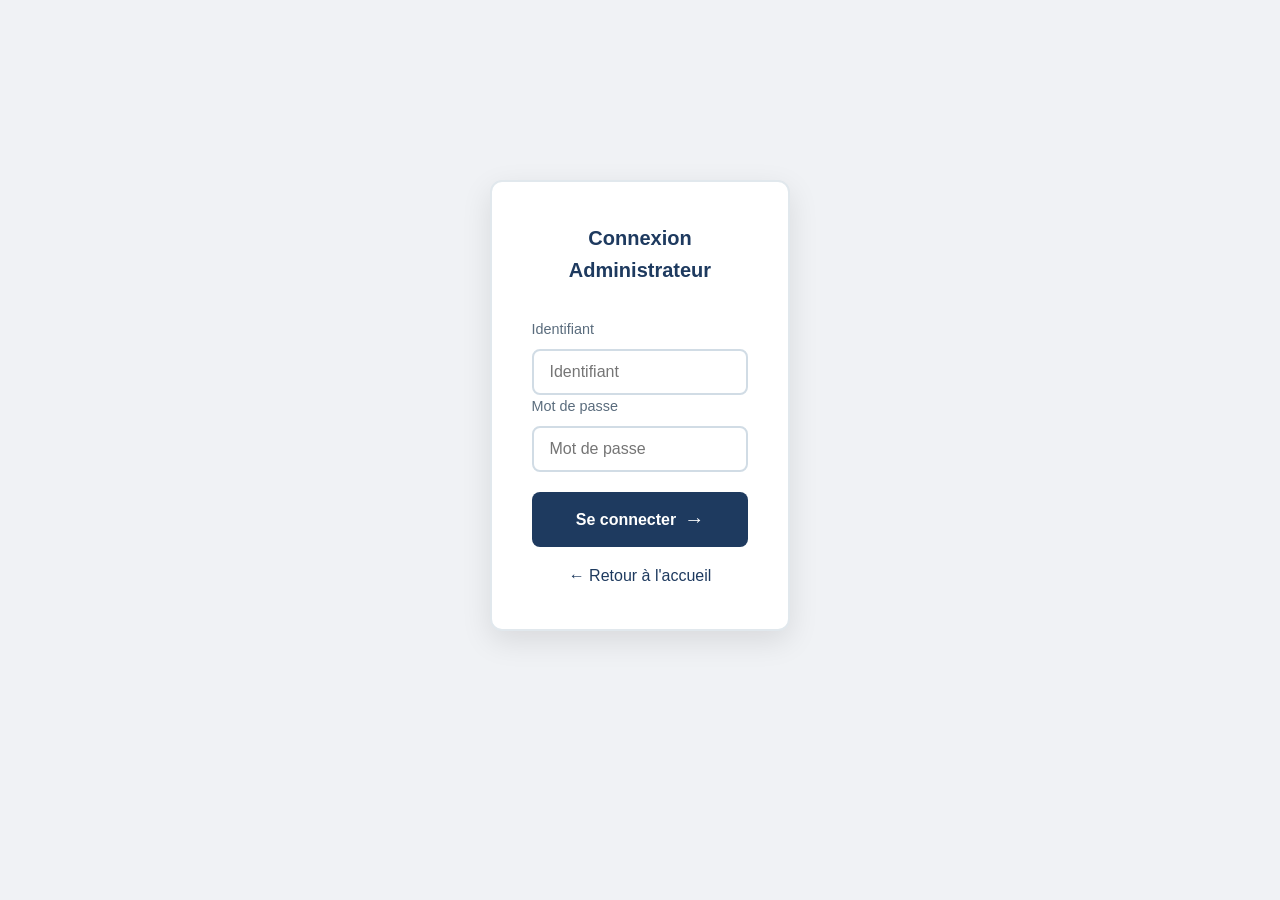
==== login.html @ b769ac5a "refactor: Nettoyage architecture - suppression duplications (~85MB économisés)" ====
<!DOCTYPE html>
<html lang="fr">

<head>
    <meta charset="UTF-8">
    <title>Connexion Administrateur - Mnémosyne</title>
    <link rel="icon" type="image/png" href="assets/logo.png?v=2">
    <link rel="stylesheet" href="styles.css">
    <meta name="viewport" content="width=device-width, initial-scale=1.0">
    <style>
        .login-wrapper {
            max-width: 400px !important;
            margin: 10vh auto !important;
        }
    </style>
</head>

<body class="login-page">
    <div class="container">
        <div class="form-container login-wrapper">
            <h2 class="form-title">Connexion Administrateur</h2>

            <!-- Message d'erreur dynamique -->
            <div id="error-msg"
                style="display:none; color: #dc3545; background: #f8d7da; padding: 0.8rem; margin-bottom: 1rem; border-radius: 6px; text-align: center;">
            </div>

            <form action="auth.php" method="POST" class="search-form">
                <div class="form-group">
                    <label for="username">Identifiant</label>
                    <input type="text" id="username" name="username" class="form-select" placeholder="Identifiant"
                        required style="cursor: text;">
                </div>
                <div class="form-group">
                    <label for="password">Mot de passe</label>
                    <input type="password" id="password" name="password" class="form-select" placeholder="Mot de passe"
                        required style="cursor: text; margin-bottom: 20px;">
                </div>
                <button type="submit" class="btn-submit">
                    Se connecter
                    <span class="arrow">→</span>
                </button>
            </form>
            <script>
                // Affichage erreur URL
                const urlParams = new URLSearchParams(window.location.search);
                if (urlParams.has('error')) {
                    const msgDiv = document.getElementById('error-msg');
                    msgDiv.style.display = 'block';
                    if (urlParams.get('error') === 'invalid') {
                        msgDiv.textContent = '❌ Identifiant ou mot de passe incorrect.';
                    } else {
                        msgDiv.textContent = '❌ Veuillez remplir tous les champs.';
                    }
                }
            </script>
            <div style="text-align: center; margin-top: 1rem;">
                <a href="index.php" style="color: #1e3a5f; text-decoration: none;">← Retour à l'accueil</a>
            </div>
        </div>
    </div>
    <script>
        // Appliquer le thème sauvegardé
        if (localStorage.getItem('theme') === 'dark') {
            document.body.classList.add('dark-mode');
        }
    </script>
</body>

</html>
---- styles.css ----
* {
    margin: 0;
    padding: 0;
    box-sizing: border-box;
}

body {
    font-family: "Inter", -apple-system, BlinkMacSystemFont, "Segoe UI", Roboto, sans-serif;
    line-height: 1.6;
    color: #333;
    background-color: #f8f9fa;
}

.container {
    max-width: 1200px;
    margin: 0 auto;
    padding: 0 20px;
}

/* Header */
.header {
    background: linear-gradient(135deg, #1a2942 0%, #2d5a8c 50%, #1e3a5f 100%);
    color: white;
    padding: 1.25rem 0;
    box-shadow: 0 4px 20px rgba(0, 0, 0, 0.15);
    position: relative;
    z-index: 1000;
}

.header-content {
    display: flex;
    justify-content: space-between;
    align-items: center;
}

.logo-section {
    display: flex;
    align-items: center;
    gap: 1rem;
}

.logo-image {
    height: 50px;
    width: auto;
    border-radius: 8px;
    box-shadow: 0 2px 8px rgba(0, 0, 0, 0.1);
}

.logo-text {
    display: flex;
    flex-direction: column;
    gap: 0.15rem;
}

.logo-title {
    font-size: 1.5rem;
    font-weight: 700;
    letter-spacing: 2px;
}

.logo-subtitle {
    font-size: 0.875rem;
    opacity: 0.95;
    font-weight: 300;
}

.nav-buttons {
    display: flex;
    gap: 0.75rem;
    align-items: center;
}

.btn-nav {
    padding: 0.6rem 1.5rem;
    background: rgba(255, 255, 255, 0.15);
    color: white;
    text-decoration: none;
    border-radius: 8px;
    transition: all 0.3s ease;
    border: 1px solid rgba(255, 255, 255, 0.25);
    font-weight: 500;
    font-size: 0.95rem;
    display: flex;
    align-items: center;
    gap: 0.5rem;
    backdrop-filter: blur(10px);
}

.btn-nav:hover {
    background: rgba(255, 255, 255, 0.25);
    transform: translateY(-2px);
    box-shadow: 0 4px 12px rgba(0, 0, 0, 0.2);
}

.btn-primary {
    background: white;
    color: #1e3a5f;
    border: none;
    font-weight: 600;
}

.btn-primary:hover {
    background: #f0f4f8;
    transform: translateY(-2px);
    box-shadow: 0 4px 12px rgba(0, 0, 0, 0.15);
}

.btn-theme-toggle {
    font-size: 1.2rem;
    padding: 0.6rem;
    background: rgba(255, 255, 255, 0.15);
    border: 1px solid rgba(255, 255, 255, 0.25);
    border-radius: 8px;
    cursor: pointer;
    color: white;
    transition: all 0.3s ease;
    display: flex;
    align-items: center;
    justify-content: center;
    backdrop-filter: blur(10px);
    width: 40px;
    height: 40px;
}

.btn-theme-toggle:hover {
    background: rgba(255, 255, 255, 0.25);
    transform: translateY(-2px);
}

.menu-toggle {
    display: none;
    flex-direction: column;
    justify-content: space-between;
    width: 30px;
    height: 24px;
    background: transparent;
    border: none;
    cursor: pointer;
    z-index: 100;
    padding: 0;
}

.menu-toggle .bar {
    width: 100%;
    height: 3px;
    background-color: white;
    border-radius: 3px;
}

/* Header */
.header {
    background: linear-gradient(135deg, #1a2942 0%, #2d5a8c 50%, #1e3a5f 100%);
    color: white;
    padding: 1rem 0;
    box-shadow: 0 4px 20px rgba(0, 0, 0, 0.15);
    position: relative;
    z-index: 1000;
}

.header-content {
    display: flex;
    justify-content: space-between;
    align-items: center;
    position: relative;
}

.header-center {
    position: absolute;
    left: 50%;
    transform: translateX(-50%);
    display: flex;
    flex-direction: column;
    align-items: center;
    gap: 0.5rem;
}

.sync-form-header {
    margin: 0;
}

.btn-sync-header {
    background: rgba(255, 255, 255, 0.2);
    color: white;
    border: 1px solid rgba(255, 255, 255, 0.3);
    padding: 0.5rem 1rem;
    border-radius: 20px;
    font-size: 0.9rem;
    font-weight: 600;
    cursor: pointer;
    display: flex;
    align-items: center;
    gap: 0.5rem;
    transition: all 0.3s ease;
    backdrop-filter: blur(5px);
}

.btn-sync-header:hover {
    background: white;
    color: #1e3a5f;
    transform: scale(1.05);
}

.sync-msg {
    font-size: 0.8rem;
    color: #a5d6a7;
    /* Light green */
    white-space: nowrap;
    animation: fadeIn 0.5s ease;
}

@keyframes fadeIn {
    from {
        opacity: 0;
        transform: translateY(-5px);
    }

    to {
        opacity: 1;
        transform: translateY(0);
    }
}

.logo-section {
    display: flex;
    align-items: center;
    gap: 1rem;
}

/* ... existing styles ... */
.nav-buttons {
    display: flex;
    gap: 0.75rem;
    align-items: center;
}

/* ... existing styles ... */
.btn-logout {
    background: transparent !important;
    border: 1px solid rgba(255, 255, 255, 0.5) !important;
    color: rgba(255, 255, 255, 0.9) !important;
}

.btn-logout:hover {
    background: rgba(255, 255, 255, 0.1) !important;
    color: white !important;
    border-color: white !important;
}

/* Responsive adjustments */
@media (max-width: 900px) {
    .header-center {
        position: static;
        transform: none;
        order: 3;
        width: 100%;
        margin-top: 1rem;
    }

    .header-content {
        flex-wrap: wrap;
    }
}

.main-section {
    padding: 4rem 0;
    min-height: calc(100vh - 200px);
}

.hero-content {
    text-align: center;
    margin-bottom: 3rem;
}

.hero-icon {
    width: 100px;
    height: 100px;
    background: linear-gradient(135deg, #2d5a8c 0%, #1e3a5f 100%);
    color: white;
    border-radius: 50%;
    display: flex;
    align-items: center;
    justify-content: center;
    margin: 0 auto 2rem;
    box-shadow: 0 10px 30px rgba(30, 58, 95, 0.2);
}

.hero-title {
    font-size: 2.5rem;
    color: #1e3a5f;
    margin-bottom: 0.5rem;
    font-weight: 700;
}

.hero-subtitle {
    font-size: 1.25rem;
    color: #5a6c7d;
    margin-bottom: 1rem;
}

.hero-quote {
    font-style: italic;
    color: #7a8a9a;
    font-size: 1rem;
}

/* Forms */
.form-container {
    background: white;
    border: 2px solid #e1e8ed;
    border-radius: 12px;
    padding: 2.5rem;
    margin-bottom: 2rem;
    box-shadow: 0 4px 20px rgba(0, 0, 0, 0.05);
}

.form-title {
    text-align: center;
    font-size: 1.25rem;
    color: #1e3a5f;
    margin-bottom: 2rem;
}

.form-row {
    display: grid;
    grid-template-columns: repeat(auto-fit, minmax(250px, 1fr));
    gap: 1.5rem;
    margin-bottom: 1.5rem;
}

.form-group label {
    display: block;
    margin-bottom: 0.5rem;
    color: #5a6c7d;
    font-size: 0.9rem;
    font-weight: 500;
}

.form-select {
    width: 100%;
    padding: 0.75rem 1rem;
    border: 2px solid #d1dce5;
    border-radius: 8px;
    font-size: 1rem;
    background: white;
    cursor: pointer;
    transition: all 0.3s ease;
}

.form-select:focus {
    outline: none;
    border-color: #2d5a8c;
    box-shadow: 0 0 0 3px rgba(45, 90, 140, 0.1);
}

.btn-submit {
    display: flex;
    align-items: center;
    justify-content: center;
    gap: 0.5rem;
    width: 100%;
    max-width: 300px;
    margin: 0 auto;
    padding: 1rem 2rem;
    background: #1e3a5f;
    color: white;
    border: none;
    border-radius: 8px;
    font-size: 1rem;
    font-weight: 600;
    cursor: pointer;
    transition: all 0.3s ease;
}

.btn-submit:hover {
    background: #2d5a8c;
    transform: translateY(-2px);
    box-shadow: 0 6px 20px rgba(30, 58, 95, 0.3);
}

.arrow {
    font-size: 1.25rem;
    transition: transform 0.3s ease;
}

.btn-submit:hover .arrow {
    transform: translateX(5px);
}

/* OPTIMISATIONS UX (Chips, ChartBox, Loader) */
.quick-filters {
    display: flex;
    justify-content: center;
    align-items: center;
    flex-wrap: wrap;
    gap: 0.75rem;
    margin-bottom: 1.5rem;
}

.quick-label {
    font-size: 0.85rem;
    color: #5a6c7d;
    font-weight: 500;
}

.chip {
    background: #f1f3f5;
    border: 1px solid #d1dce5;
    border-radius: 20px;
    padding: 0.4rem 1rem;
    font-size: 0.85rem;
    color: #1e3a5f;
    cursor: pointer;
    transition: all 0.2s ease;
    font-weight: 500;
}

.chip:hover {
    background: #e3f2fd;
    border-color: #2d5a8c;
    color: #0d47a1;
    transform: translateY(-1px);
}

.chart-box {
    width: 100%;
    min-height: 400px;
    margin-top: 20px;
    background: #fff;
    padding: 20px;
    border-radius: 8px;
    box-shadow: 0 4px 6px rgba(0, 0, 0, 0.05);
    display: flex;
    justify-content: center;
    align-items: center;
}

.empty-state {
    text-align: center;
    color: #9aa5b1;
}

.empty-state h4 {
    margin-top: 1rem;
    color: #5a6c7d;
    font-weight: 600;
}

.empty-state p {
    font-size: 0.9rem;
}

.chart-loader {
    position: absolute;
    top: 20px;
    left: 0;
    width: 100%;
    height: 400px;
    background: rgba(255, 255, 255, 0.9);
    z-index: 10;
    border-radius: 8px;
    display: flex;
    flex-direction: column;
    justify-content: center;
    align-items: center;
    color: #2d5a8c;
    font-weight: 500;
}

.spinner {
    width: 40px;
    height: 40px;
    border: 4px solid #e1e8ed;
    border-top: 4px solid #2d5a8c;
    border-radius: 50%;
    animation: spin 1s linear infinite;
    margin-bottom: 1rem;
}

@keyframes spin {
    from {
        transform: rotate(0deg);
    }

    to {
        transform: rotate(360deg);
    }
}

/* Features */
.features {
    display: grid;
    grid-template-columns: repeat(auto-fit, minmax(280px, 1fr));
    gap: 2rem;
}

.feature-card {
    background: white;
    padding: 2rem;
    border-radius: 12px;
    box-shadow: 0 4px 15px rgba(0, 0, 0, 0.05);
    transition: all 0.3s ease;
    border: 1px solid #e1e8ed;
}

.feature-card:hover {
    transform: translateY(-5px);
    box-shadow: 0 8px 25px rgba(0, 0, 0, 0.1);
}

.feature-title {
    font-size: 1.25rem;
    color: #1e3a5f;
    margin-bottom: 1rem;
    font-weight: 600;
}

.feature-text {
    color: #5a6c7d;
    line-height: 1.6;
}

/* Footer */
.footer {
    background: #2c3e50;
    color: white;
    padding: 2rem 0;
    text-align: center;
    margin-top: 4rem;
}

.footer-quote {
    font-style: italic;
    margin-bottom: 1rem;
    opacity: 0.9;
}

.footer-copyright {
    margin-bottom: 0.5rem;
    font-size: 0.9rem;
}

.footer-links {
    display: flex;
    justify-content: center;
    gap: 1rem;
    align-items: center;
    font-size: 0.875rem;
}

.footer-links a {
    color: white;
    text-decoration: none;
    opacity: 0.8;
    transition: opacity 0.3s ease;
}

.footer-links a:hover {
    opacity: 1;
}

/* Results Section */
.results-section {
    background: white;
    border: 2px solid #e1e8ed;
    border-radius: 12px;
    padding: 2.5rem;
    margin-top: 3rem;
    box-shadow: 0 4px 20px rgba(0, 0, 0, 0.05);
}

.results-header {
    margin-bottom: 2rem;
    padding-bottom: 1.5rem;
    border-bottom: 2px solid #e1e8ed;
}

.results-title {
    font-size: 1.5rem;
    color: #1e3a5f;
    font-weight: 600;
    margin-bottom: 0.5rem;
}

.results-subtitle {
    font-size: 0.95rem;
    color: #5a6c7d;
}

.status-cards {
    display: grid;
    grid-template-columns: repeat(auto-fit, minmax(400px, 1fr));
    gap: 1.5rem;
    margin-bottom: 2rem;
}

.status-card {
    border-radius: 8px;
    overflow: hidden;
    transition: all 0.3s ease;
    box-shadow: 0 2px 8px rgba(0, 0, 0, 0.06);
    height: 100%;
    display: flex;
    flex-direction: column;
}

.status-card:hover {
    transform: translateX(4px);
    box-shadow: 0 4px 12px rgba(0, 0, 0, 0.1);
}

.status-content {
    display: flex;
    justify-content: space-between;
    align-items: center;
    padding: 1.5rem;
    background: white;
    border-left: 5px solid;
    gap: 1.5rem;
    flex: 1;
}

/* Status Colors (Light Mode) */
.status-validé .status-content {
    border-left-color: #4caf50;
    background: linear-gradient(to right, rgba(76, 175, 80, 0.02), white 15%);
}

.status-partiel .status-content {
    border-left-color: #ff9800;
    background: linear-gradient(to right, rgba(255, 152, 0, 0.02), white 15%);
}

.status-redoublement .status-content {
    border-left-color: #f44336;
    background: linear-gradient(to right, rgba(244, 67, 54, 0.02), white 15%);
}

.status-abandon .status-content {
    border-left-color: #757575;
    background: linear-gradient(to right, rgba(117, 117, 117, 0.02), white 15%);
}

.status-info {
    display: flex;
    align-items: flex-start;
    gap: 1rem;
    flex: 1;
}

.status-indicator {
    width: 12px;
    height: 12px;
    border-radius: 50%;
    margin-top: 0.25rem;
    flex-shrink: 0;
}

.status-validé .status-indicator {
    background: #4caf50;
    box-shadow: 0 0 0 3px rgba(76, 175, 80, 0.2);
}

.status-partiel .status-indicator {
    background: #ff9800;
    box-shadow: 0 0 0 3px rgba(255, 152, 0, 0.2);
}

.status-redoublement .status-indicator {
    background: #f44336;
    box-shadow: 0 0 0 3px rgba(244, 67, 54, 0.2);
}

.status-abandon .status-indicator {
    background: #757575;
    box-shadow: 0 0 0 3px rgba(117, 117, 117, 0.2);
}

.status-details {
    flex: 1;
}

.status-header-line {
    display: flex;
    align-items: center;
    gap: 0.75rem;
    margin-bottom: 0.5rem;
}

.status-code {
    font-weight: 700;
    font-size: 0.875rem;
    letter-spacing: 0.5px;
}

.status-validé .status-code {
    color: #4caf50;
}

.status-partiel .status-code {
    color: #ff9800;
}

.status-redoublement .status-code {
    color: #f44336;
}

.status-abandon .status-code {
    color: #757575;
}

.status-label {
    font-weight: 600;
    font-size: 1rem;
    color: #1e3a5f;
}

.status-description {
    font-size: 0.9rem;
    color: #5a6c7d;
    margin-bottom: 0.5rem;
}

.status-link {
    font-size: 0.875rem;
    color: #2d5a8c;
    text-decoration: none;
    transition: color 0.3s ease;
    display: inline-block;
}

.status-link:hover {
    color: #1e3a5f;
    text-decoration: underline;
}

.status-stats {
    text-align: right;
    flex-shrink: 0;
}

.status-number {
    font-size: 2.5rem;
    font-weight: 700;
    color: #1e3a5f;
    line-height: 1;
    margin-bottom: 0.25rem;
}

.status-percent {
    font-size: 1rem;
    color: #5a6c7d;
    font-weight: 500;
}

.total-section {
    display: flex;
    justify-content: space-between;
    align-items: center;
    padding: 1.25rem 1.5rem;
    background: #f8f9fa;
    border-radius: 8px;
    margin-bottom: 2rem;
    border: 2px solid #e1e8ed;
}

.total-label {
    font-size: 1rem;
    font-weight: 600;
    color: #1e3a5f;
}

.total-number {
    font-size: 1.75rem;
    font-weight: 700;
    color: #1e3a5f;
}

.info-section {
    background: #f8f9fa;
    border-radius: 8px;
    padding: 1.5rem;
    border-left: 4px solid #2d5a8c;
}

.info-title {
    font-size: 1.1rem;
    font-weight: 600;
    color: #1e3a5f;
    margin-bottom: 1rem;
}

.info-text {
    font-size: 0.9rem;
    color: #5a6c7d;
    margin-bottom: 0.75rem;
    line-height: 1.6;
}

.info-text strong {
    color: #1e3a5f;
    font-weight: 600;
}

.info-note {
    font-size: 0.9rem;
    color: #2d5a8c;
    background: rgba(45, 90, 140, 0.05);
    padding: 0.75rem;
    border-radius: 6px;
    margin-top: 1rem;
}

/* Responsive */
@media (max-width: 768px) {
    .menu-toggle {
        display: flex;
    }

    .nav-buttons {
        position: absolute;
        top: 100%;
        left: 0;
        right: 0;
        background: linear-gradient(135deg, #1a2942 0%, #1e3a5f 100%);
        flex-direction: column;
        align-items: stretch;
        padding: 1rem;
        display: none;
        box-shadow: 0 8px 16px rgba(0, 0, 0, 0.2);
    }

    .nav-buttons.active {
        display: flex;
    }

    .status-content {
        flex-direction: column;
        align-items: flex-start;
        gap: 1rem;
    }

    .status-stats {
        width: 100%;
        display: flex;
        justify-content: space-between;
        align-items: center;
        padding-top: 1rem;
        border-top: 1px solid #e1e8ed;
    }
}

/* Base Dark Mode */
body.dark-mode {
    background-color: #0f1419;
    color: #e0e0e0;
}

body.dark-mode .header {
    background: linear-gradient(135deg, #000000 0%, #1a1a2e 50%, #16213e 100%);
    box-shadow: 0 4px 20px rgba(0, 0, 0, 0.5);
}

body.dark-mode .form-container,
body.dark-mode .feature-card {
    background-color: #1a1d29;
    border-color: #2a2d3a;
    color: #e0e0e0;
    box-shadow: 0 4px 20px rgba(0, 0, 0, 0.3);
}

body.dark-mode #sankey_chart {
    background-color: #1a1d29 !important;
    border: 1px solid #2a2d3a;
}

body.dark-mode .form-title,
body.dark-mode .feature-title,
body.dark-mode .hero-title {
    color: #ffffff;
}

body.dark-mode .feature-text,
body.dark-mode .form-group label,
body.dark-mode .hero-subtitle {
    color: #b0b8c1;
}

body.dark-mode .form-select {
    background-color: #24272f;
    border-color: #3a3d4a;
    color: white;
}

body.dark-mode .form-select:focus {
    border-color: #4a4d5a;
    box-shadow: 0 0 0 3px rgba(255, 255, 255, 0.1);
}

body.dark-mode .btn-theme-toggle {
    background: rgba(255, 255, 255, 0.1);
    border-color: rgba(255, 255, 255, 0.2);
}

body.dark-mode .footer {
    background-color: #000000;
    border-top: 1px solid #2a2d3a;
}

/* Dark Mode UX Optimizations */
body.dark-mode .chip {
    background: #24272f;
    border-color: #3a3d4a;
    color: #e0e0e0;
}

body.dark-mode .chip:hover {
    background: #2d5a8c;
    border-color: #2d5a8c;
    color: white;
}

body.dark-mode .chart-box {
    background: #1a1d29;
}

body.dark-mode .empty-state svg {
    stroke: #3a3d4a;
}

body.dark-mode .chart-loader {
    background: rgba(26, 29, 41, 0.9);
    color: #e0e0e0;
}

body.dark-mode .spinner {
    border-color: #3a3d4a;
    border-top-color: #64b5f6;
}

/* --- DARK MODE SPÉCIFIQUE POUR LE JURY (Selection du jury) --- */
body.dark-mode .results-section {
    background-color: #1a1d29;
    border-color: #2a2d3a;
    color: #e0e0e0;
}

body.dark-mode .results-title {
    color: #ffffff;
}

body.dark-mode .results-subtitle {
    color: #b0b8c1;
}

/* Adaptation des dégradés de cartes en mode sombre */
body.dark-mode .status-validé .status-content {
    background: linear-gradient(to right, rgba(76, 175, 80, 0.1), #1a1d29 15%);
}

body.dark-mode .status-partiel .status-content {
    background: linear-gradient(to right, rgba(255, 152, 0, 0.1), #1a1d29 15%);
}

body.dark-mode .status-redoublement .status-content {
    background: linear-gradient(to right, rgba(244, 67, 54, 0.1), #1a1d29 15%);
}

body.dark-mode .status-abandon .status-content {
    background: linear-gradient(to right, rgba(117, 117, 117, 0.1), #1a1d29 15%);
}

/* Textes dans les cartes */
body.dark-mode .status-label {
    color: #ffffff;
}

body.dark-mode .status-description {
    color: #b0b8c1;
}

body.dark-mode .status-number {
    color: #ffffff;
}

body.dark-mode .status-link {
    color: #64b5f6;
}

/* Bleu plus clair */

/* Sections Total et Info en bas */
body.dark-mode .total-section {
    background-color: #24272f;
    border-color: #2a2d3a;
}

body.dark-mode .total-label,
body.dark-mode .total-number {
    color: #ffffff;
}

body.dark-mode .info-section {
    background-color: #24272f;
    border-color: #2d5a8c;
}

body.dark-mode .info-title {
    color: #ffffff;
}

body.dark-mode .info-text {
    color: #b0b8c1;
}

body.dark-mode .info-text strong {
    color: #ffffff;
}

body.dark-mode .info-note {
    background-color: rgba(45, 90, 140, 0.2);
    color: #90caf9;
}

/* Fix CSS Page Connexion */
/* Fix CSS Page Connexion */
.login-page .login-wrapper {
    max-width: 400px !important;
    margin: 5vh auto;
    width: 90%;
    padding: 2.5rem;
    background: white;
    border-radius: 12px;
    box-shadow: 0 10px 30px rgba(0, 0, 0, 0.1);
}

.login-page {
    display: flex;
    justify-content: center;
    align-items: flex-start;
    padding-top: 10vh;
    min-height: 100vh;
    background-color: #f0f2f5;
    /* Fond légèrement grisé pour contraste */
}

/* ===============================================
   CONFIGURATION AVANCEE - Theme Support
   =============================================== */

/* Light mode */
.config-card {
    background: #ffffff;
    border-radius: 12px;
    padding: 2rem;
    margin-bottom: 2rem;
    box-shadow: 0 2px 8px rgba(0, 0, 0, 0.1);
    border: 1px solid #e0e0e0;
}

.config-input {
    width: 100%;
    padding: 0.75rem;
    border: 1px solid #ccc;
    border-radius: 8px;
    margin-top: 0.5rem;
    background: #ffffff;
    color: #333;
}

.config-input:focus {
    border-color: #2d5a8c;
    outline: none;
}

/* Dark mode - using body.dark-mode class */
body.dark-mode .config-card {
    background: #2a3a4a;
    border-color: #4a5a6a;
}

body.dark-mode .config-card h3 {
    color: #e0e0e0 !important;
}

body.dark-mode .config-card p {
    color: #b0b0b0 !important;
}

body.dark-mode .config-card label {
    color: #d0d0d0 !important;
}

body.dark-mode .config-input {
    background: #3a4a5a;
    color: #e0e0e0;
    border-color: #5a6a7a;
}

body.dark-mode .config-input::placeholder {
    color: #888;
}

body.dark-mode .config-hint {
    background: #3a4a5a;
}

body.dark-mode .config-hint p {
    color: #c0c0c0;
}

body.dark-mode .config-example {
    background: #2a4a6a;
    color: #e0e0e0;
}

/* Hint and Example base styles */
.config-hint {
    margin-top: 1.5rem;
    padding: 1rem;
    background: #f8f9fa;
    border-radius: 8px;
}

.config-hint p {
    color: #666;
    font-style: italic;
    margin: 0;
}

.config-example {
    margin-top: 1.5rem;
    padding: 1rem;
    background: #e3f2fd;
    border-radius: 8px;
    border-left: 4px solid #2196f3;
    color: #333;
}
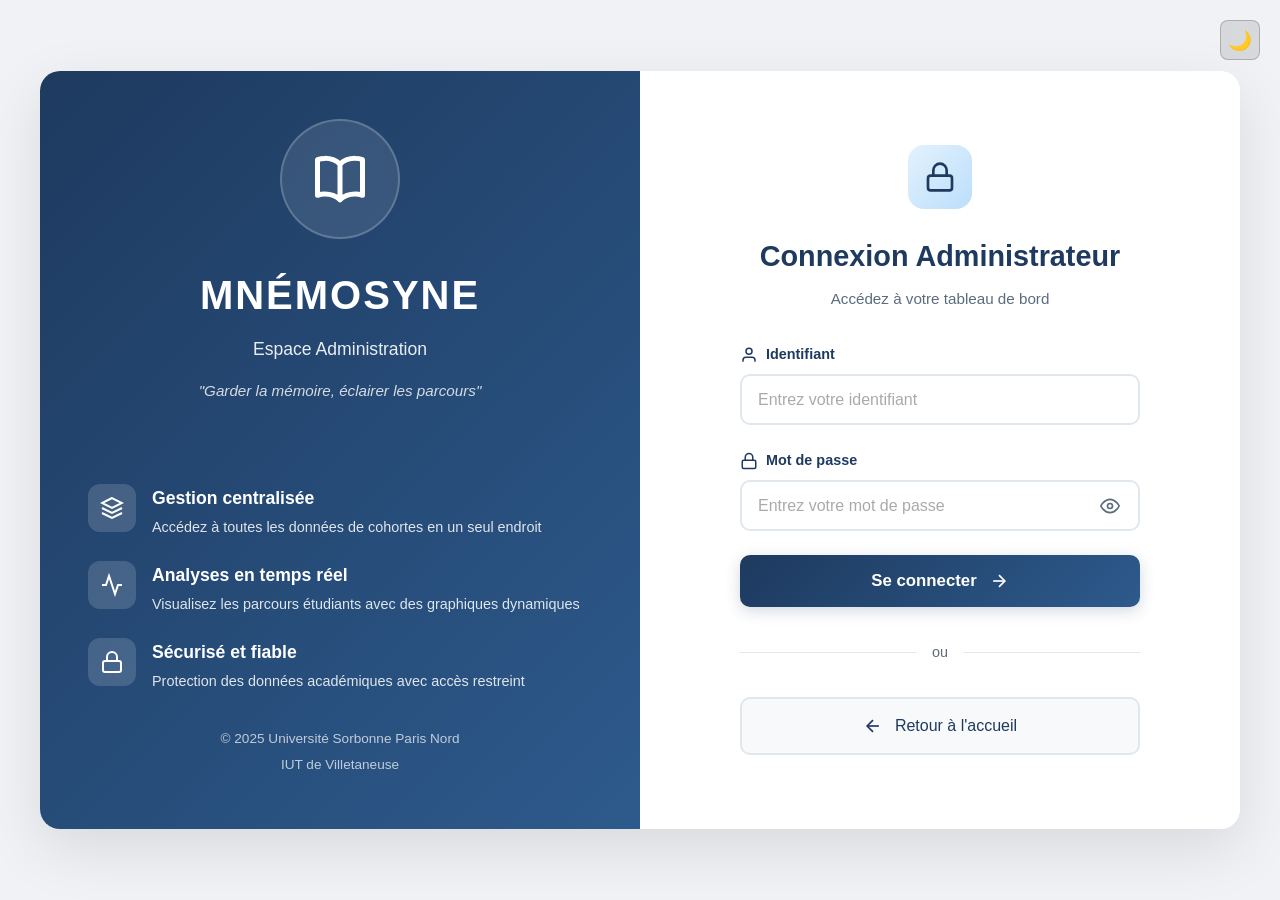
==== commit b7ac8021: "amélioration visuelle (chargement)" ====
--- a/login.html
+++ b/login.html
@@ -4,65 +4,242 @@
 <head>
     <meta charset="UTF-8">
     <title>Connexion Administrateur - Mnémosyne</title>
-    <link rel="icon" type="image/png" href="assets/logo.png?v=2">
     <link rel="stylesheet" href="styles.css">
+    <link rel="stylesheet" href="loader.css">
     <meta name="viewport" content="width=device-width, initial-scale=1.0">
-    <style>
-        .login-wrapper {
-            max-width: 400px !important;
-            margin: 10vh auto !important;
-        }
-    </style>
 </head>
 
 <body class="login-page">
-    <div class="container">
-        <div class="form-container login-wrapper">
-            <h2 class="form-title">Connexion Administrateur</h2>
-
-            <!-- Message d'erreur dynamique -->
-            <div id="error-msg"
-                style="display:none; color: #dc3545; background: #f8d7da; padding: 0.8rem; margin-bottom: 1rem; border-radius: 6px; text-align: center;">
-            </div>
-
-            <form action="auth.php" method="POST" class="search-form">
-                <div class="form-group">
-                    <label for="username">Identifiant</label>
-                    <input type="text" id="username" name="username" class="form-select" placeholder="Identifiant"
-                        required style="cursor: text;">
-                </div>
-                <div class="form-group">
-                    <label for="password">Mot de passe</label>
-                    <input type="password" id="password" name="password" class="form-select" placeholder="Mot de passe"
-                        required style="cursor: text; margin-bottom: 20px;">
-                </div>
-                <button type="submit" class="btn-submit">
-                    Se connecter
-                    <span class="arrow">→</span>
-                </button>
-            </form>
-            <script>
-                // Affichage erreur URL
-                const urlParams = new URLSearchParams(window.location.search);
-                if (urlParams.has('error')) {
-                    const msgDiv = document.getElementById('error-msg');
-                    msgDiv.style.display = 'block';
-                    if (urlParams.get('error') === 'invalid') {
-                        msgDiv.textContent = '❌ Identifiant ou mot de passe incorrect.';
-                    } else {
-                        msgDiv.textContent = '❌ Veuillez remplir tous les champs.';
-                    }
-                }
-            </script>
-            <div style="text-align: center; margin-top: 1rem;">
-                <a href="index.php" style="color: #1e3a5f; text-decoration: none;">← Retour à l'accueil</a>
+    <!-- Écran de chargement -->
+    <div id="page-loader" class="page-loader">
+        <div class="loader-content">
+            <div class="loader-logo">
+                <svg width="80" height="80" viewBox="0 0 24 24" fill="none" xmlns="http://www.w3.org/2000/svg">
+                    <path
+                        d="M12 6.042A8.967 8.967 0 006 3.75c-1.052 0-2.062.18-3 .512v14.25A8.987 8.987 0 016 18c2.305 0 4.408.867 6 2.292m0-14.25a8.966 8.966 0 016-2.292c1.052 0 2.062.18 3 .512v14.25A8.987 8.987 0 0018 18a8.967 8.967 0 00-6 2.292m0-14.25v14.25"
+                        stroke="currentColor" stroke-width="2" stroke-linecap="round" stroke-linejoin="round" />
+                </svg>
+            </div>
+            <div class="loader-spinner">
+                <div class="spinner-ring"></div>
+                <div class="spinner-ring"></div>
+                <div class="spinner-ring"></div>
+            </div>
+            <p class="loader-text">Chargement en cours...</p>
+            <div class="loader-progress-bar">
+                <div class="loader-progress-fill"></div>
             </div>
         </div>
     </div>
+
+    <!-- Toggle Theme Button -->
+    <button id="theme-toggle" class="btn-theme-toggle"
+        style="position: absolute; top: 20px; right: 20px; z-index: 100;">
+        🌙
+    </button>
+
+    <div class="login-container">
+        <!-- Partie gauche - Informations -->
+        <div class="login-info-panel">
+            <div class="login-branding">
+                <div class="login-logo-circle">
+                    <svg width="60" height="60" viewBox="0 0 24 24" fill="none" xmlns="http://www.w3.org/2000/svg">
+                        <path
+                            d="M12 6.042A8.967 8.967 0 006 3.75c-1.052 0-2.062.18-3 .512v14.25A8.987 8.987 0 016 18c2.305 0 4.408.867 6 2.292m0-14.25a8.966 8.966 0 016-2.292c1.052 0 2.062.18 3 .512v14.25A8.987 8.987 0 0018 18a8.967 8.967 0 00-6 2.292m0-14.25v14.25"
+                            stroke="currentColor" stroke-width="2" stroke-linecap="round" stroke-linejoin="round" />
+                    </svg>
+                </div>
+                <h1 class="login-brand-title">MNÉMOSYNE</h1>
+                <p class="login-brand-subtitle">Espace Administration</p>
+                <p class="login-brand-tagline">"Garder la mémoire, éclairer les parcours"</p>
+            </div>
+
+            <div class="login-features">
+                <div class="login-feature-item">
+                    <div class="feature-icon-wrapper">
+                        <svg width="24" height="24" viewBox="0 0 24 24" fill="none" stroke="currentColor"
+                            stroke-width="2">
+                            <path d="M12 2L2 7l10 5 10-5-10-5z"></path>
+                            <path d="M2 17l10 5 10-5"></path>
+                            <path d="M2 12l10 5 10-5"></path>
+                        </svg>
+                    </div>
+                    <div class="feature-text-content">
+                        <h3>Gestion centralisée</h3>
+                        <p>Accédez à toutes les données de cohortes en un seul endroit</p>
+                    </div>
+                </div>
+
+                <div class="login-feature-item">
+                    <div class="feature-icon-wrapper">
+                        <svg width="24" height="24" viewBox="0 0 24 24" fill="none" stroke="currentColor"
+                            stroke-width="2">
+                            <polyline points="22 12 18 12 15 21 9 3 6 12 2 12"></polyline>
+                        </svg>
+                    </div>
+                    <div class="feature-text-content">
+                        <h3>Analyses en temps réel</h3>
+                        <p>Visualisez les parcours étudiants avec des graphiques dynamiques</p>
+                    </div>
+                </div>
+
+                <div class="login-feature-item">
+                    <div class="feature-icon-wrapper">
+                        <svg width="24" height="24" viewBox="0 0 24 24" fill="none" stroke="currentColor"
+                            stroke-width="2">
+                            <rect x="3" y="11" width="18" height="11" rx="2" ry="2"></rect>
+                            <path d="M7 11V7a5 5 0 0 1 10 0v4"></path>
+                        </svg>
+                    </div>
+                    <div class="feature-text-content">
+                        <h3>Sécurisé et fiable</h3>
+                        <p>Protection des données académiques avec accès restreint</p>
+                    </div>
+                </div>
+            </div>
+
+            <div class="login-footer-info">
+                <p>© 2025 Université Sorbonne Paris Nord</p>
+                <p>IUT de Villetaneuse</p>
+            </div>
+        </div>
+
+        <!-- Partie droite - Formulaire de connexion -->
+        <div class="login-form-panel">
+            <div class="login-form-wrapper">
+                <div class="login-header">
+                    <div class="lock-icon">
+                        <svg width="32" height="32" viewBox="0 0 24 24" fill="none" stroke="currentColor"
+                            stroke-width="2">
+                            <rect x="3" y="11" width="18" height="11" rx="2" ry="2"></rect>
+                            <path d="M7 11V7a5 5 0 0 1 10 0v4"></path>
+                        </svg>
+                    </div>
+                    <h2 class="login-form-title">Connexion Administrateur</h2>
+                    <p class="login-form-subtitle">Accédez à votre tableau de bord</p>
+                </div>
+
+                <!-- Message d'erreur dynamique -->
+                <div id="error-msg" class="error-message" style="display:none;">
+                    <svg width="20" height="20" viewBox="0 0 24 24" fill="none" stroke="currentColor" stroke-width="2">
+                        <circle cx="12" cy="12" r="10"></circle>
+                        <line x1="12" y1="8" x2="12" y2="12"></line>
+                        <line x1="12" y1="16" x2="12.01" y2="16"></line>
+                    </svg>
+                    <span id="error-text"></span>
+                </div>
+
+                <form action="auth.php" method="POST" class="login-form">
+                    <div class="form-input-group">
+                        <label for="username" class="input-label">
+                            <svg width="18" height="18" viewBox="0 0 24 24" fill="none" stroke="currentColor"
+                                stroke-width="2">
+                                <path d="M20 21v-2a4 4 0 0 0-4-4H8a4 4 0 0 0-4 4v2"></path>
+                                <circle cx="12" cy="7" r="4"></circle>
+                            </svg>
+                            Identifiant
+                        </label>
+                        <input type="text" id="username" name="username" class="form-input"
+                            placeholder="Entrez votre identifiant" required autocomplete="username">
+                    </div>
+
+                    <div class="form-input-group">
+                        <label for="password" class="input-label">
+                            <svg width="18" height="18" viewBox="0 0 24 24" fill="none" stroke="currentColor"
+                                stroke-width="2">
+                                <rect x="3" y="11" width="18" height="11" rx="2" ry="2"></rect>
+                                <path d="M7 11V7a5 5 0 0 1 10 0v4"></path>
+                            </svg>
+                            Mot de passe
+                        </label>
+                        <div class="password-input-wrapper">
+                            <input type="password" id="password" name="password" class="form-input"
+                                placeholder="Entrez votre mot de passe" required autocomplete="current-password">
+                            <button type="button" class="toggle-password" onclick="togglePassword()"
+                                aria-label="Afficher le mot de passe">
+                                <svg id="eye-icon" width="20" height="20" viewBox="0 0 24 24" fill="none"
+                                    stroke="currentColor" stroke-width="2">
+                                    <path d="M1 12s4-8 11-8 11 8 11 8-4 8-11 8-11-8-11-8z"></path>
+                                    <circle cx="12" cy="12" r="3"></circle>
+                                </svg>
+                            </button>
+                        </div>
+                    </div>
+
+                    <button type="submit" class="btn-login">
+                        <span>Se connecter</span>
+                        <svg width="20" height="20" viewBox="0 0 24 24" fill="none" stroke="currentColor"
+                            stroke-width="2">
+                            <line x1="5" y1="12" x2="19" y2="12"></line>
+                            <polyline points="12 5 19 12 12 19"></polyline>
+                        </svg>
+                    </button>
+                </form>
+
+                <div class="login-divider">
+                    <span>ou</span>
+                </div>
+
+                <a href="index.php" class="btn-back-home">
+                    <svg width="20" height="20" viewBox="0 0 24 24" fill="none" stroke="currentColor" stroke-width="2">
+                        <path d="M19 12H5"></path>
+                        <polyline points="12 19 5 12 12 5"></polyline>
+                    </svg>
+                    <span>Retour à l'accueil</span>
+                </a>
+            </div>
+        </div>
+    </div>
+    <script src="loader.js"></script>
     <script>
-        // Appliquer le thème sauvegardé
+        // Gestion du Thème
+        const themeBtn = document.getElementById('theme-toggle');
+        const body = document.body;
+
+        // Init
         if (localStorage.getItem('theme') === 'dark') {
-            document.body.classList.add('dark-mode');
+            body.classList.add('dark-mode');
+            themeBtn.textContent = '☀️';
+        } else {
+            themeBtn.textContent = '🌙';
+        }
+
+        // Toggle
+        themeBtn.addEventListener('click', () => {
+            body.classList.toggle('dark-mode');
+            if (body.classList.contains('dark-mode')) {
+                localStorage.setItem('theme', 'dark');
+                themeBtn.textContent = '☀️';
+            } else {
+                localStorage.setItem('theme', 'light');
+                themeBtn.textContent = '🌙';
+            }
+        });
+
+        // Affichage erreur URL
+        const urlParams = new URLSearchParams(window.location.search);
+        if (urlParams.has('error')) {
+            const msgDiv = document.getElementById('error-msg');
+            const errorText = document.getElementById('error-text');
+            msgDiv.style.display = 'flex';
+            if (urlParams.get('error') === 'invalid') {
+                errorText.textContent = 'Identifiant ou mot de passe incorrect.';
+            } else {
+                errorText.textContent = 'Veuillez remplir tous les champs.';
+            }
+        }
+
+        // Toggle Password visibility
+        function togglePassword() {
+            const passwordInput = document.getElementById('password');
+            const eyeIcon = document.getElementById('eye-icon');
+            if (passwordInput.type === 'password') {
+                passwordInput.type = 'text';
+                eyeIcon.innerHTML = '<path d="M1 12s4-8 11-8 11 8 11 8-4 8-11 8-11-8-11-8z"></path><circle cx="12" cy="12" r="3"></circle><line x1="1" y1="1" x2="23" y2="23"></line>';
+            } else {
+                passwordInput.type = 'password';
+                eyeIcon.innerHTML = '<path d="M1 12s4-8 11-8 11 8 11 8-4 8-11 8-11-8-11-8z"></path><circle cx="12" cy="12" r="3"></circle>';
+            }
         }
     </script>
 </body>
--- a/styles.css
+++ b/styles.css
@@ -486,6 +486,151 @@
     }
 }
 
+/* --- CURSEUR SANKEY CLIQUABLE --- */
+#sankey_chart path,
+#sankey_chart rect,
+#sankey_chart text {
+    cursor: pointer !important;
+}
+
+#sankey_chart path:hover {
+    opacity: 0.8;
+}
+
+/* --- MODALE ETUDIANTS (Conformité) --- */
+.modal {
+    display: none;
+    position: fixed;
+    z-index: 1000;
+    left: 0;
+    top: 0;
+    width: 100%;
+    height: 100%;
+    background-color: rgba(0, 0, 0, 0.5);
+    backdrop-filter: blur(4px);
+}
+
+.modal-content {
+    background-color: var(--card-bg, #fff);
+    margin: 5% auto;
+    padding: 2rem;
+    border: 1px solid #888;
+    width: 90%;
+    max-width: 900px;
+    border-radius: 12px;
+    box-shadow: 0 10px 25px rgba(0, 0, 0, 0.2);
+    color: var(--text-color, #333);
+}
+
+.close-modal {
+    color: #aaa;
+    float: right;
+    font-size: 28px;
+    font-weight: bold;
+    cursor: pointer;
+}
+
+.close-modal:hover {
+    color: var(--primary-color, #004a99);
+}
+
+.student-list {
+    max-height: 450px;
+    overflow-y: auto;
+    border: 1px solid #eee;
+    margin-top: 1rem;
+    padding: 0.5rem;
+    background: var(--bg-color, #f9f9f9);
+    border-radius: 8px;
+}
+
+.student-item {
+    display: flex;
+    justify-content: space-between;
+    align-items: center;
+    padding: 0.8rem;
+    border-bottom: 1px solid #eee;
+}
+
+.student-item:last-child {
+    border-bottom: none;
+}
+
+.student-item:hover {
+    background: rgba(0, 0, 0, 0.05);
+}
+
+.student-nip {
+    font-weight: 600;
+    font-family: monospace;
+    font-size: 0.75rem;
+    color: var(--primary-color, #004a99);
+    max-width: 250px;
+    overflow: hidden;
+    text-overflow: ellipsis;
+    white-space: nowrap;
+}
+
+.student-decision {
+    background: #eee;
+    padding: 0.2rem 0.6rem;
+    border-radius: 4px;
+    font-size: 0.85rem;
+    font-weight: bold;
+}
+
+.decision-RED {
+    background: #ffebee;
+    color: #c62828;
+}
+
+.decision-ADM {
+    background: #e8f5e9;
+    color: #2e7d32;
+}
+
+.decision-NAR {
+    background: #f3e5f5;
+    color: #7b1fa2;
+}
+
+.scodoc-link {
+    padding: 0.4rem 0.8rem;
+    background: var(--secondary-color, #2d5a8c);
+    color: white;
+    text-decoration: none;
+    border-radius: 4px;
+    font-size: 0.8rem;
+    margin-left: 1rem;
+    cursor: pointer;
+}
+
+.scodoc-link:hover {
+    background: #1a3a5c;
+}
+
+.modal-footer {
+    display: flex;
+    justify-content: flex-end;
+    margin-top: 1.5rem;
+    padding-top: 1rem;
+    border-top: 1px solid #eee;
+}
+
+.btn-close-modal {
+    background: #6c757d;
+    color: white;
+    border: none;
+    padding: 0.6rem 1.2rem;
+    border-radius: 6px;
+    cursor: pointer;
+    font-weight: 600;
+}
+
+.btn-close-modal:hover {
+    background: #5a6268;
+}
+
 /* Features */
 .features {
     display: grid;
@@ -1134,4 +1279,543 @@
     border-radius: 8px;
     border-left: 4px solid #2196f3;
     color: #333;
-}+}
+
+/* --- DARK MODE MODALE ETUDIANTS --- */
+body.dark-mode .modal-content {
+    background-color: #1a1d29;
+    border-color: #3a3d4a;
+    color: #e0e0e0;
+}
+
+body.dark-mode #modal-title {
+    color: #ffffff;
+}
+
+body.dark-mode #modal-subtitle {
+    color: #b0b8c1 !important;
+}
+
+body.dark-mode .student-list {
+    background: #24272f;
+    border-color: #3a3d4a;
+}
+
+body.dark-mode .student-item {
+    border-bottom-color: #3a3d4a;
+}
+
+body.dark-mode .student-item:hover {
+    background: rgba(255, 255, 255, 0.05);
+}
+
+body.dark-mode .student-nip {
+    color: #64b5f6;
+}
+
+body.dark-mode .student-decision {
+    background: #3a3d4a;
+    color: #e0e0e0;
+}
+
+body.dark-mode .decision-RED {
+    background: rgba(244, 67, 54, 0.2);
+    color: #ef9a9a;
+}
+
+body.dark-mode .decision-ADM {
+    background: rgba(76, 175, 80, 0.2);
+    color: #a5d6a7;
+}
+
+body.dark-mode .decision-NAR {
+    background: rgba(156, 39, 176, 0.2);
+    color: #ce93d8;
+}
+
+body.dark-mode .modal-footer {
+    border-top-color: #3a3d4a;
+}
+
+body.dark-mode .btn-close-modal {
+    background: #3a3d4a;
+    color: #e0e0e0;
+}
+
+body.dark-mode .btn-close-modal:hover {
+    background: #4a4d5a;
+}
+
+body.dark-mode .close-modal {
+    color: #b0b8c1;
+}
+
+body.dark-mode .close-modal:hover {
+    color: #64b5f6;
+}
+
+/* En-tête tableau dans la modale - dark mode */
+body.dark-mode .student-item[style*="background:#f0f0f0"] {
+    background: #2a2d3a !important;
+    color: #e0e0e0;
+}/* --- Login Page Specifics --- */
+.login-page {
+    min-height: 100vh;
+    background: #f0f2f5;
+    display: flex;
+    align-items: center;
+    justify-content: center;
+    padding: 2rem 1rem;
+}
+
+body.dark-mode.login-page {
+    background: #0a0a0a;
+}
+
+/* Container principal split en 2 colonnes */
+.login-container {
+    display: grid;
+    grid-template-columns: 1fr 1fr;
+    max-width: 1200px;
+    width: 100%;
+    background: white;
+    border-radius: 20px;
+    box-shadow: 0 20px 60px rgba(0, 0, 0, 0.1);
+    overflow: hidden;
+    min-height: 650px;
+}
+
+body.dark-mode .login-container {
+    background: #1a1a1a;
+    box-shadow: 0 20px 60px rgba(0, 0, 0, 0.5);
+}
+
+/* Panneau d'information (gauche) */
+.login-info-panel {
+    background: linear-gradient(135deg, #1e3a5f 0%, #2d5a8c 100%);
+    color: white;
+    padding: 3rem;
+    display: flex;
+    flex-direction: column;
+    justify-content: space-between;
+}
+
+body.dark-mode .login-info-panel {
+    background: linear-gradient(135deg, #0d1f35 0%, #1a3a5c 100%);
+}
+
+.login-branding {
+    text-align: center;
+    margin-bottom: 3rem;
+}
+
+.login-logo-circle {
+    width: 120px;
+    height: 120px;
+    background: rgba(255, 255, 255, 0.1);
+    border-radius: 50%;
+    display: flex;
+    align-items: center;
+    justify-content: center;
+    margin: 0 auto 1.5rem;
+    color: white;
+    backdrop-filter: blur(10px);
+    border: 2px solid rgba(255, 255, 255, 0.2);
+}
+
+.login-brand-title {
+    font-size: 2.5rem;
+    font-weight: 700;
+    letter-spacing: 2px;
+    margin-bottom: 0.5rem;
+}
+
+.login-brand-subtitle {
+    font-size: 1.1rem;
+    opacity: 0.9;
+    margin-bottom: 1rem;
+}
+
+.login-brand-tagline {
+    font-style: italic;
+    opacity: 0.8;
+    font-size: 0.95rem;
+}
+
+/* Features list */
+.login-features {
+    flex: 1;
+    display: flex;
+    flex-direction: column;
+    gap: 1.5rem;
+    margin: 2rem 0;
+}
+
+.login-feature-item {
+    display: flex;
+    gap: 1rem;
+    align-items: flex-start;
+}
+
+.feature-icon-wrapper {
+    width: 48px;
+    height: 48px;
+    background: rgba(255, 255, 255, 0.15);
+    border-radius: 12px;
+    display: flex;
+    align-items: center;
+    justify-content: center;
+    flex-shrink: 0;
+}
+
+.feature-text-content h3 {
+    font-size: 1.1rem;
+    margin-bottom: 0.3rem;
+    font-weight: 600;
+}
+
+.feature-text-content p {
+    font-size: 0.9rem;
+    opacity: 0.85;
+    line-height: 1.4;
+}
+
+.login-footer-info {
+    text-align: center;
+    opacity: 0.7;
+    font-size: 0.85rem;
+}
+
+.login-footer-info p {
+    margin: 0.3rem 0;
+}
+
+/* Panneau formulaire (droite) */
+.login-form-panel {
+    padding: 3rem;
+    display: flex;
+    align-items: center;
+    justify-content: center;
+    background: white;
+}
+
+body.dark-mode .login-form-panel {
+    background: #1a1a1a;
+}
+
+.login-form-wrapper {
+    width: 100%;
+    max-width: 400px;
+}
+
+.login-header {
+    text-align: center;
+    margin-bottom: 2rem;
+}
+
+.lock-icon {
+    width: 64px;
+    height: 64px;
+    background: linear-gradient(135deg, #e3f2fd 0%, #bbdefb 100%);
+    border-radius: 16px;
+    display: flex;
+    align-items: center;
+    justify-content: center;
+    margin: 0 auto 1.5rem;
+    color: #1e3a5f;
+}
+
+body.dark-mode .lock-icon {
+    background: linear-gradient(135deg, #1a3a5c 0%, #2d5a8c 100%);
+    color: #90caf9;
+}
+
+.login-form-title {
+    font-size: 1.8rem;
+    color: #1e3a5f;
+    margin-bottom: 0.5rem;
+    font-weight: 700;
+}
+
+body.dark-mode .login-form-title {
+    color: #e0e0e0;
+}
+
+.login-form-subtitle {
+    color: #5a6c7d;
+    font-size: 0.95rem;
+}
+
+body.dark-mode .login-form-subtitle {
+    color: #b0b0b0;
+}
+
+/* Messages d'erreur */
+.error-message {
+    display: flex;
+    align-items: center;
+    gap: 0.75rem;
+    padding: 1rem;
+    background: #ffebee;
+    color: #c62828;
+    border-radius: 10px;
+    margin-bottom: 1.5rem;
+    border-left: 4px solid #c62828;
+}
+
+body.dark-mode .error-message {
+    background: #3a1f1f;
+    color: #ff5252;
+    border-left-color: #ff5252;
+}
+
+.error-message svg {
+    flex-shrink: 0;
+}
+
+/* Formulaire */
+.login-form {
+    margin-top: 1.5rem;
+}
+
+.form-input-group {
+    margin-bottom: 1.5rem;
+}
+
+.input-label {
+    display: flex;
+    align-items: center;
+    gap: 0.5rem;
+    font-size: 0.9rem;
+    font-weight: 600;
+    color: #1e3a5f;
+    margin-bottom: 0.5rem;
+}
+
+body.dark-mode .input-label {
+    color: #e0e0e0;
+}
+
+.form-input {
+    width: 100%;
+    padding: 0.9rem 1rem;
+    border: 2px solid #e1e8ed;
+    border-radius: 10px;
+    font-size: 1rem;
+    transition: all 0.3s ease;
+    background: white;
+    color: #333;
+}
+
+body.dark-mode .form-input {
+    background: #2c2c2c;
+    border-color: #444;
+    color: #e0e0e0;
+}
+
+.form-input:focus {
+    outline: none;
+    border-color: #2d5a8c;
+    box-shadow: 0 0 0 4px rgba(45, 90, 140, 0.1);
+}
+
+body.dark-mode .form-input:focus {
+    border-color: #4a7ca8;
+    box-shadow: 0 0 0 4px rgba(74, 124, 168, 0.2);
+}
+
+.form-input::placeholder {
+    color: #aaa;
+}
+
+/* Password input avec toggle */
+.password-input-wrapper {
+    position: relative;
+}
+
+.password-input-wrapper .form-input {
+    padding-right: 3rem;
+}
+
+.toggle-password {
+    position: absolute;
+    right: 0.75rem;
+    top: 50%;
+    transform: translateY(-50%);
+    background: none;
+    border: none;
+    color: #5a6c7d;
+    cursor: pointer;
+    padding: 0.5rem;
+    display: flex;
+    align-items: center;
+    transition: color 0.3s;
+}
+
+.toggle-password:hover {
+    color: #1e3a5f;
+}
+
+body.dark-mode .toggle-password {
+    color: #b0b0b0;
+}
+
+body.dark-mode .toggle-password:hover {
+    color: #e0e0e0;
+}
+
+/* Bouton de connexion */
+.btn-login {
+    width: 100%;
+    padding: 1rem 2rem;
+    background: linear-gradient(135deg, #1e3a5f 0%, #2d5a8c 100%);
+    color: white;
+    border: none;
+    border-radius: 10px;
+    font-size: 1.05rem;
+    font-weight: 600;
+    cursor: pointer;
+    display: flex;
+    align-items: center;
+    justify-content: center;
+    gap: 0.75rem;
+    transition: all 0.3s ease;
+    box-shadow: 0 4px 15px rgba(30, 58, 95, 0.2);
+}
+
+.btn-login:hover {
+    transform: translateY(-2px);
+    box-shadow: 0 6px 20px rgba(30, 58, 95, 0.3);
+}
+
+.btn-login:active {
+    transform: translateY(0);
+}
+
+/* Divider */
+.login-divider {
+    position: relative;
+    text-align: center;
+    margin: 2rem 0;
+}
+
+.login-divider::before {
+    content: '';
+    position: absolute;
+    left: 0;
+    right: 0;
+    top: 50%;
+    height: 1px;
+    background: #e1e8ed;
+}
+
+body.dark-mode .login-divider::before {
+    background: #444;
+}
+
+.login-divider span {
+    position: relative;
+    background: white;
+    padding: 0 1rem;
+    color: #5a6c7d;
+    font-size: 0.9rem;
+}
+
+body.dark-mode .login-divider span {
+    background: #1a1a1a;
+    color: #b0b0b0;
+}
+
+/* Bouton retour accueil */
+.btn-back-home {
+    display: flex;
+    align-items: center;
+    justify-content: center;
+    gap: 0.75rem;
+    width: 100%;
+    padding: 0.9rem 2rem;
+    background: #f8f9fa;
+    color: #1e3a5f;
+    border: 2px solid #e1e8ed;
+    border-radius: 10px;
+    font-size: 1rem;
+    font-weight: 500;
+    text-decoration: none;
+    transition: all 0.3s ease;
+}
+
+body.dark-mode .btn-back-home {
+    background: #2c2c2c;
+    color: #e0e0e0;
+    border-color: #444;
+}
+
+.btn-back-home:hover {
+    background: #e9ecef;
+    transform: translateY(-2px);
+}
+
+body.dark-mode .btn-back-home:hover {
+    background: #3a3a3a;
+}
+
+/* Responsive */
+@media (max-width: 968px) {
+    .login-container {
+        grid-template-columns: 1fr;
+    }
+    
+    .login-info-panel {
+        display: none;
+    }
+    
+    .login-form-panel {
+        padding: 2rem 1.5rem;
+    }
+}
+
+@media (max-width: 480px) {
+    .login-page {
+        padding: 1rem;
+    }
+    
+    .login-container {
+        border-radius: 15px;
+    }
+    
+    .login-form-panel {
+        padding: 1.5rem 1rem;
+    }
+    
+    .login-brand-title {
+        font-size: 2rem;
+    }
+}
+
+/* Anciens styles à conserver */
+.login-wrapper {
+    margin: 0 auto;
+    width: 100%;
+    max-width: 400px;
+}
+
+.login-wrapper .btn-submit {
+    margin-top: 2rem;
+}
+
+/* Espacement Sankey */
+#sankey_chart {
+    margin-bottom: 3rem;
+}
+
+/* Toggle Login Page Visibility */
+.login-page .btn-theme-toggle {
+    color: #333;
+    background: rgba(0,0,0,0.1);
+    border-color: rgba(0,0,0,0.2);
+}
+body.dark-mode .login-page .btn-theme-toggle {
+    color: white;
+    background: rgba(255,255,255,0.15);
+    border-color: rgba(255,255,255,0.25);
+}
--- a/loader.css
+++ b/loader.css
@@ -0,0 +1,178 @@
+/* ==========================================
+   ÉCRAN DE CHARGEMENT (PAGE LOADER)
+   ========================================== */
+
+.page-loader {
+    position: fixed;
+    top: 0;
+    left: 0;
+    width: 100%;
+    height: 100%;
+    /* Bleu 'Marque' (Plus soutenu) pour mode jour */
+    background: linear-gradient(135deg, #1e3a5f 0%, #2d5a8c 100%);
+    display: flex;
+    align-items: center;
+    justify-content: center;
+    z-index: 9999;
+    transition: opacity 0.5s ease;
+}
+
+body.dark-mode .page-loader {
+    /* Bleu foncé aligné sur admin dark mode (souvent #1a2942 ou #0a0a0a dans ce projet, je vais vérifier) */
+    background: linear-gradient(135deg, #0f172a 0%, #1e293b 100%);
+}
+
+.page-loader.fade-out {
+    opacity: 0;
+    pointer-events: none;
+}
+
+.loader-content {
+    text-align: center;
+    color: white;
+}
+
+.loader-logo {
+    width: 120px;
+    height: 120px;
+    margin: 0 auto 2rem;
+    background: rgba(255, 255, 255, 0.1);
+    border-radius: 50%;
+    display: flex;
+    align-items: center;
+    justify-content: center;
+    animation: pulse-logo 2s ease-in-out infinite;
+    backdrop-filter: blur(10px);
+    border: 3px solid rgba(255, 255, 255, 0.2);
+}
+
+.loader-logo svg {
+    color: white;
+    animation: float-book 3s ease-in-out infinite;
+}
+
+@keyframes pulse-logo {
+
+    0%,
+    100% {
+        transform: scale(1);
+        box-shadow: 0 0 0 0 rgba(255, 255, 255, 0.4);
+    }
+
+    50% {
+        transform: scale(1.05);
+        box-shadow: 0 0 0 15px rgba(255, 255, 255, 0);
+    }
+}
+
+@keyframes float-book {
+
+    0%,
+    100% {
+        transform: translateY(0);
+    }
+
+    50% {
+        transform: translateY(-10px);
+    }
+}
+
+.loader-spinner {
+    position: relative;
+    width: 80px;
+    height: 80px;
+    margin: 0 auto 1.5rem;
+}
+
+.spinner-ring {
+    position: absolute;
+    width: 100%;
+    height: 100%;
+    border: 4px solid transparent;
+    border-top-color: white;
+    border-radius: 50%;
+    animation: spin 1.5s linear infinite;
+}
+
+.spinner-ring:nth-child(1) {
+    animation-duration: 1.5s;
+    border-top-color: rgba(255, 255, 255, 0.9);
+}
+
+.spinner-ring:nth-child(2) {
+    animation-duration: 2s;
+    animation-direction: reverse;
+    border-top-color: rgba(255, 255, 255, 0.6);
+    width: 70%;
+    height: 70%;
+    top: 15%;
+    left: 15%;
+}
+
+.spinner-ring:nth-child(3) {
+    animation-duration: 2.5s;
+    border-top-color: rgba(255, 255, 255, 0.3);
+    width: 40%;
+    height: 40%;
+    top: 30%;
+    left: 30%;
+}
+
+@keyframes spin {
+    0% {
+        transform: rotate(0deg);
+    }
+
+    100% {
+        transform: rotate(360deg);
+    }
+}
+
+.loader-text {
+    font-size: 1.1rem;
+    font-weight: 500;
+    margin-bottom: 1.5rem;
+    letter-spacing: 0.5px;
+    animation: fade-in-out 2s ease-in-out infinite;
+}
+
+@keyframes fade-in-out {
+
+    0%,
+    100% {
+        opacity: 1;
+    }
+
+    50% {
+        opacity: 0.5;
+    }
+}
+
+.loader-progress-bar {
+    width: 200px;
+    height: 4px;
+    background: rgba(255, 255, 255, 0.2);
+    border-radius: 2px;
+    margin: 0 auto;
+    overflow: hidden;
+}
+
+.loader-progress-fill {
+    height: 100%;
+    background: linear-gradient(90deg,
+            rgba(255, 255, 255, 0.8) 0%,
+            rgba(255, 255, 255, 1) 50%,
+            rgba(255, 255, 255, 0.8) 100%);
+    border-radius: 2px;
+    animation: progress-slide 1.5s ease-in-out infinite;
+}
+
+@keyframes progress-slide {
+    0% {
+        transform: translateX(-100%);
+    }
+
+    100% {
+        transform: translateX(200%);
+    }
+}
